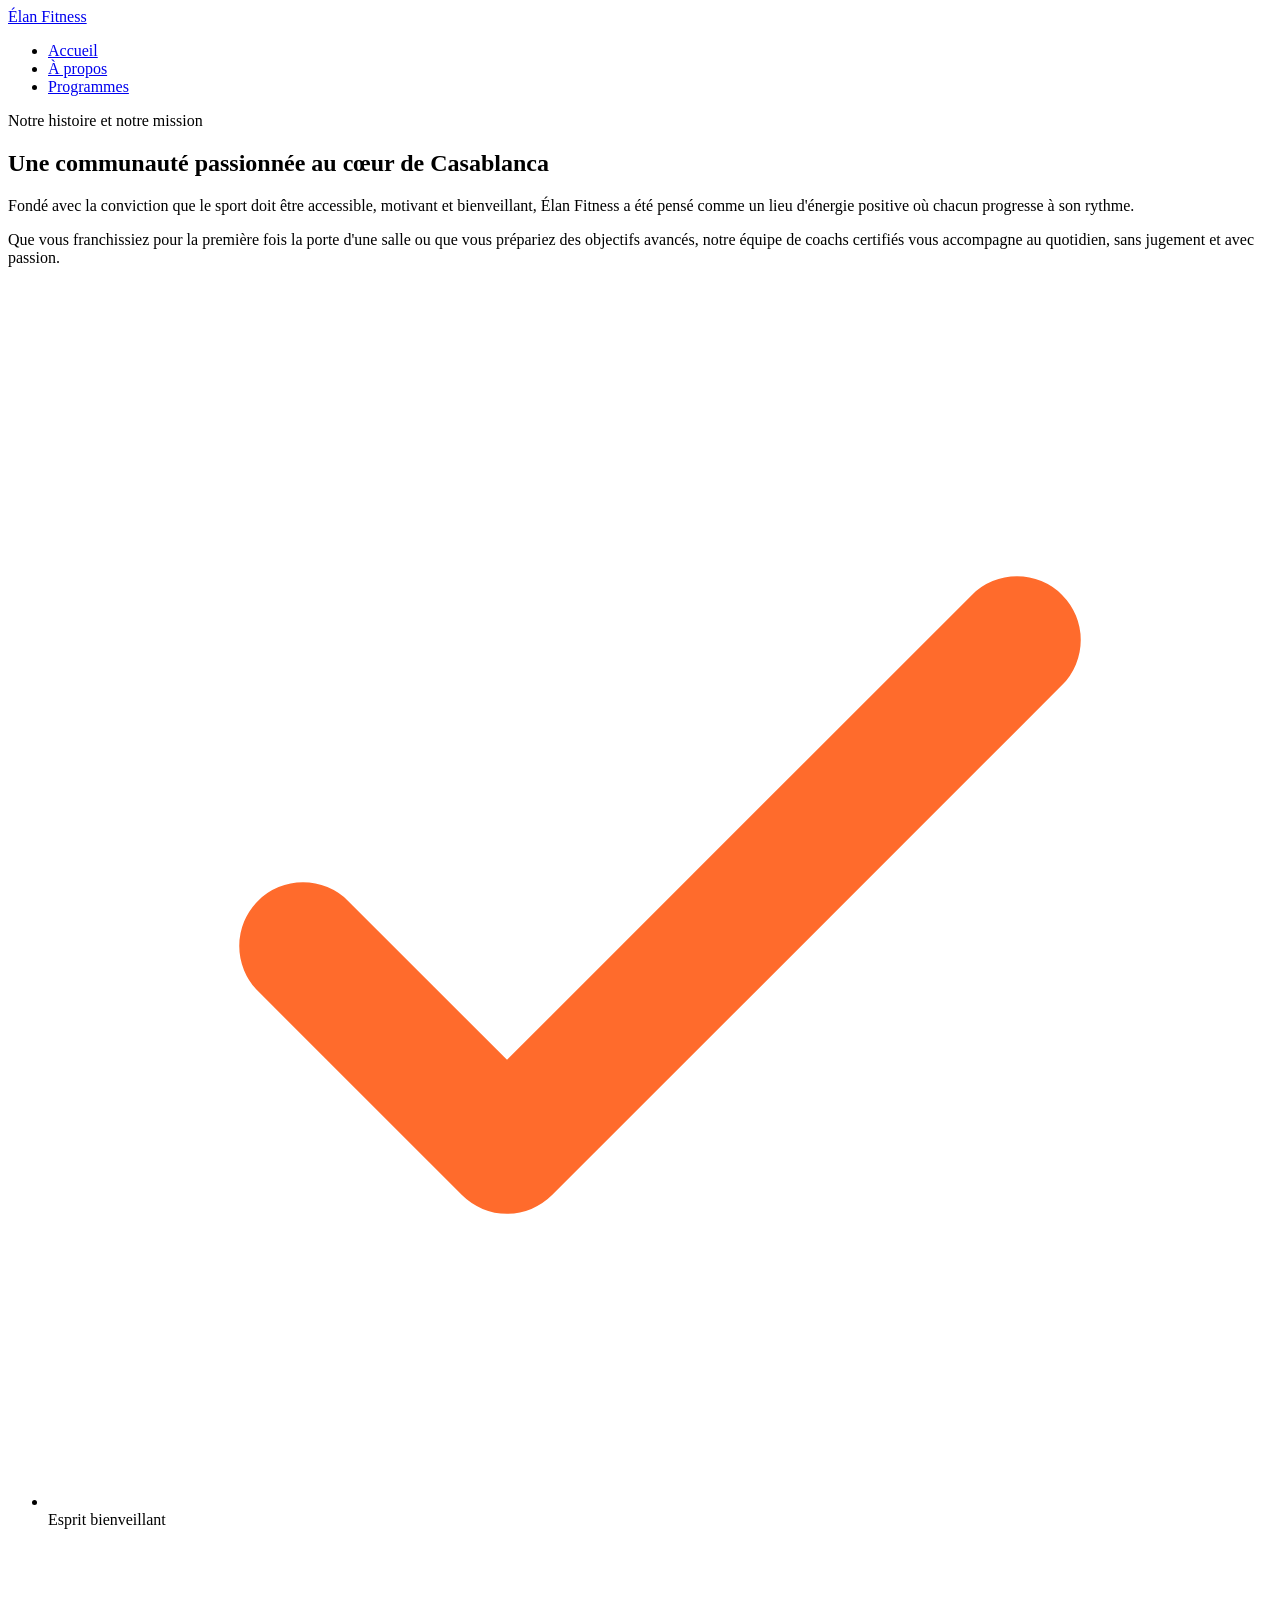
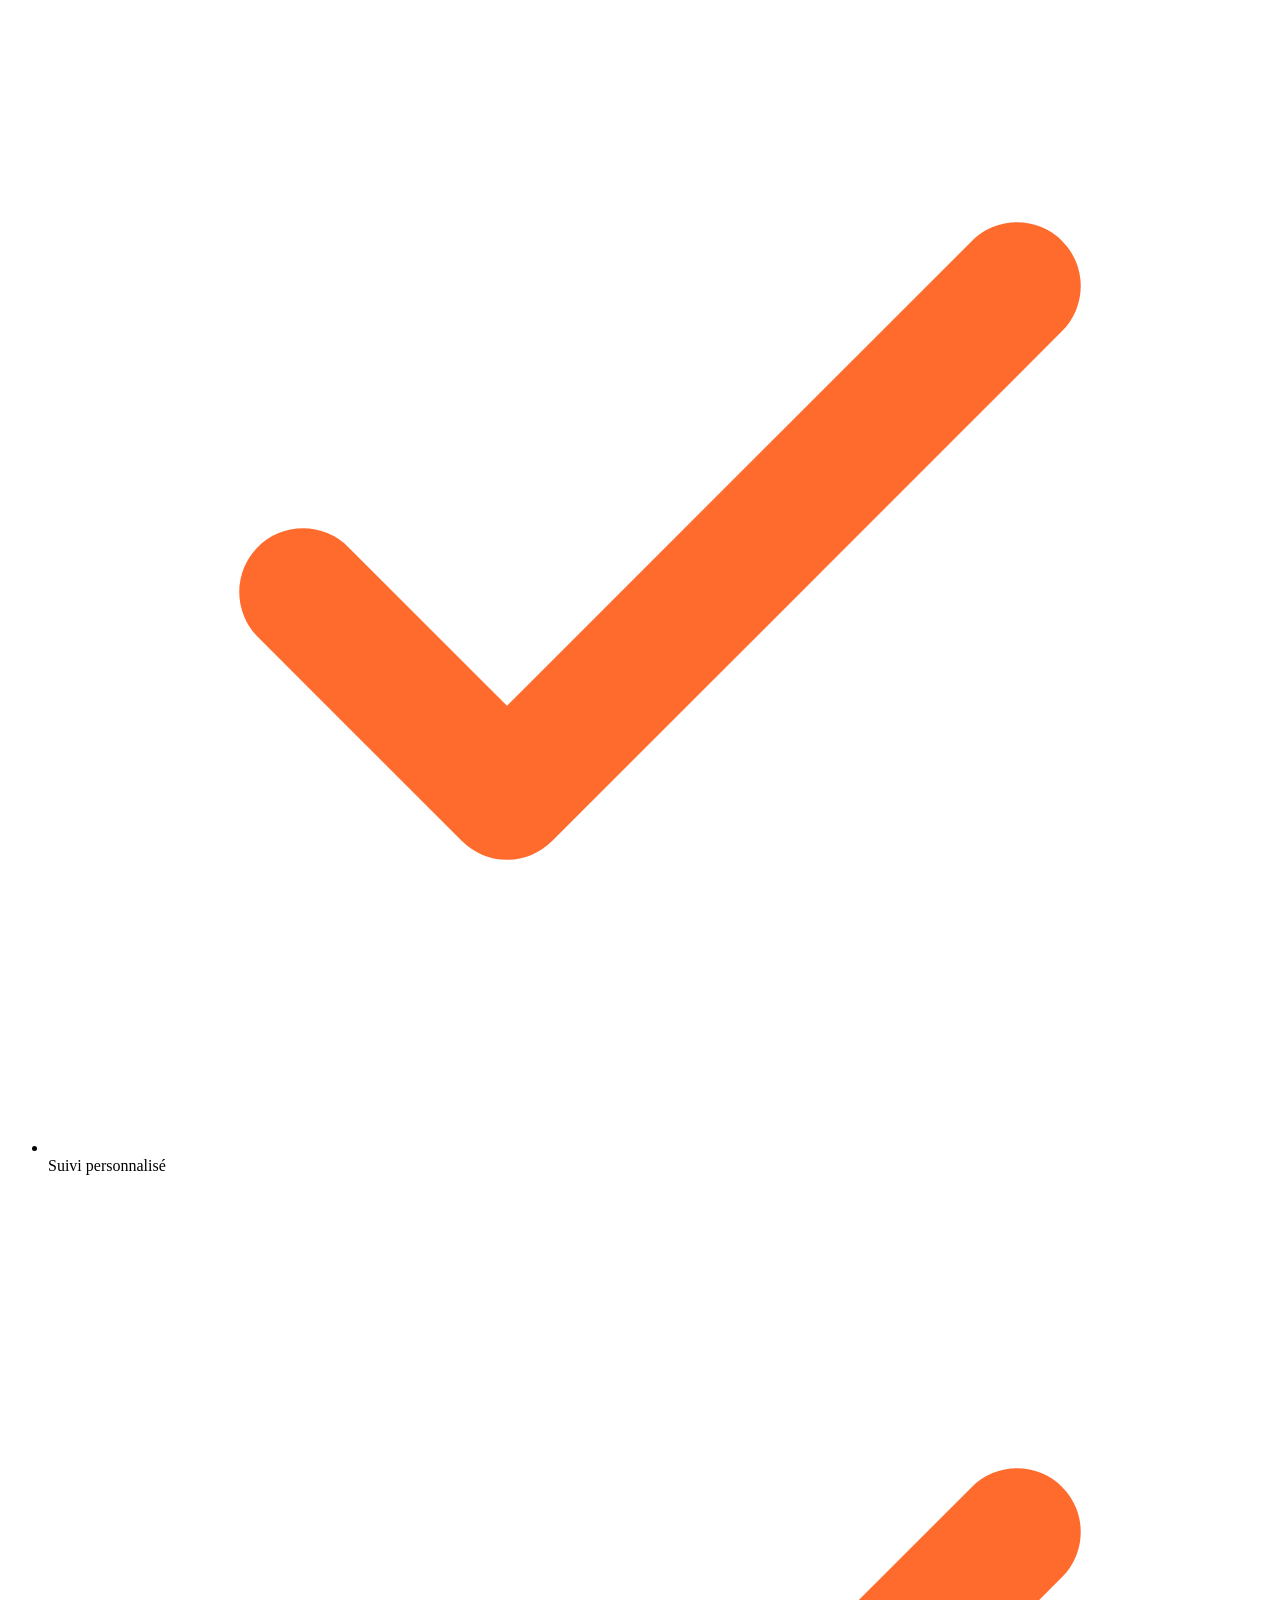
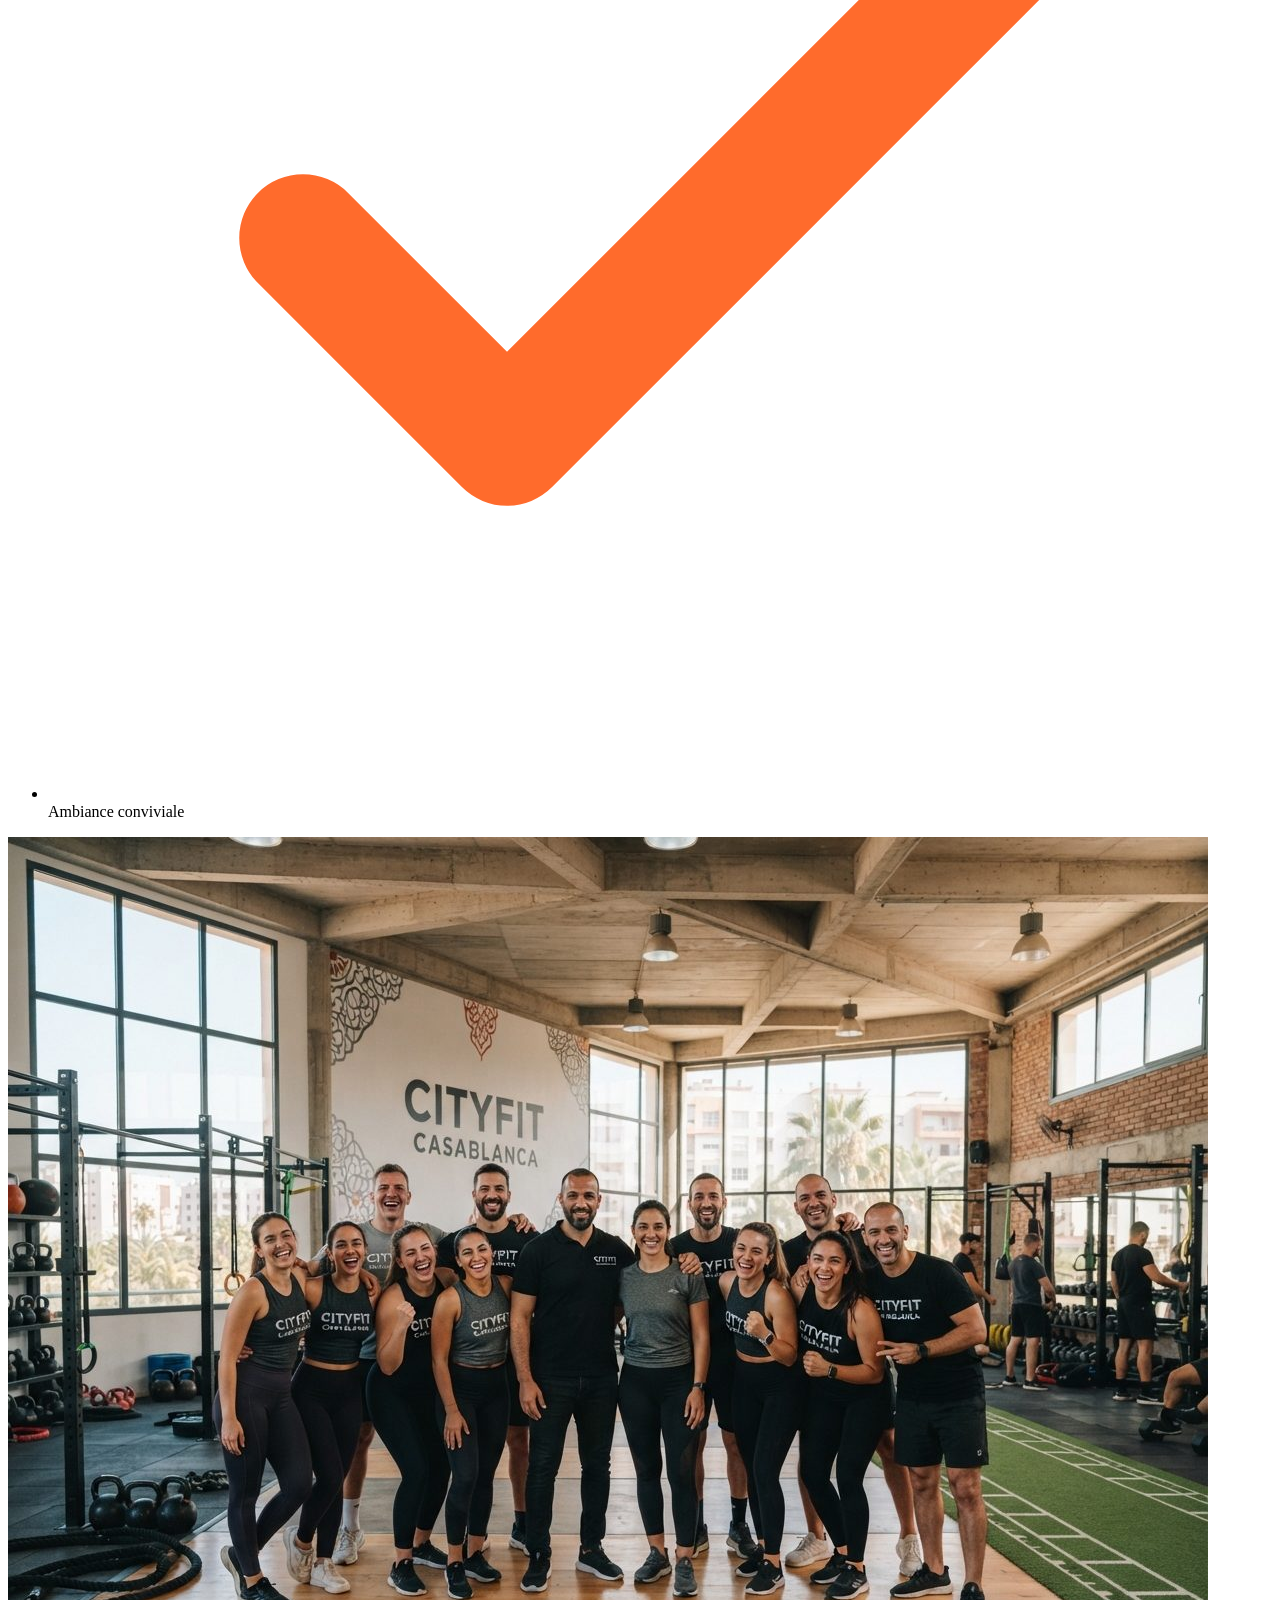
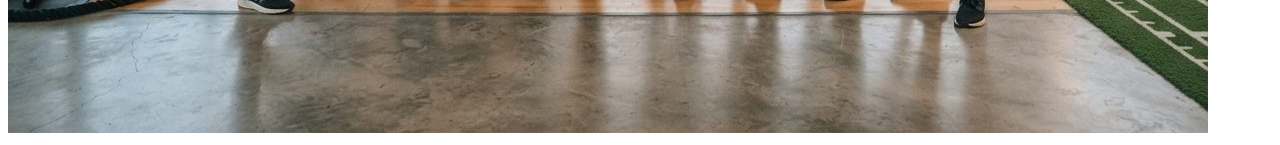
==== aboutus.html @ 3badcd27 "creation des versions basic des  page  programes et page À propos, pas des bottons pas de links" ====
<!DOCTYPE html>
<html lang="fr">
<head>
  <meta charset="UTF-8">
  <meta name="viewport" content="width=device-width, initial-scale=1">
  <meta name="description" content="Élan Fitness, salle de sport à Casablanca : musculation, yoga, cardio et boxe fitness avec des coachs diplômés. Réservez votre cours d'essai gratuit.">
  <title>Élan Fitness | Salle de sport à Casablanca</title>

  <link rel="preconnect" href="https://fonts.googleapis.com">
  <link rel="preconnect" href="https://fonts.gstatic.com" crossorigin>
  <link href="https://fonts.googleapis.com/css2?family=Inter:wght@400;500;600&family=Poppins:wght@600;700;800&display=swap" rel="stylesheet">

  <link rel="stylesheet" href="style.css">
</head>


<body>
<header class="en-tete">
    <div class="conteneur en-tete-contenu">
      <a href="#accueil" class="logo">Élan Fitness</a>

      <nav aria-label="Navigation principale">
        <ul class="menu">
          <li><a href="#accueil" >Accueil</a></li>
          <li><a href="#a-propos"; class="lien-actif">À propos</a></li>
          <li><a href="#programmes">Programmes</a></li>
        </ul>
      </nav>
    </div>
  </header>

    
</body>
<section id="a-propos" class="section">
      <div class="conteneur apropos-contenu">

        <div class="apropos-texte">
          <p class="sur-titre">Notre histoire et notre mission</p>
          <h2>Une communauté passionnée au cœur de Casablanca</h2>
          <p>
            Fondé avec la conviction que le sport doit être accessible, motivant et bienveillant,
            Élan Fitness a été pensé comme un lieu d'énergie positive où chacun progresse à son rythme.
          </p>
          <p>
            Que vous franchissiez pour la première fois la porte d'une salle ou que vous prépariez des
            objectifs avancés, notre équipe de coachs certifiés vous accompagne au quotidien, sans
            jugement et avec passion.
          </p>

          <ul class="valeurs">
            <li class="valeur">
              <div class="icone icone-petite"><img src="img/icone-check.svg" alt=""></div>
              <span>Esprit bienveillant</span>
            </li>
            <li class="valeur">
              <div class="icone icone-petite"><img src="img/icone-check.svg" alt=""></div>
              <span>Suivi personnalisé</span>
            </li>
            <li class="valeur">
              <div class="icone icone-petite"><img src="img/icone-check.svg" alt=""></div>
              <span>Ambiance conviviale</span>
            </li>
          </ul>
        </div>

        <img class="apropos-image" src="img/equipe.jpg" alt="L'équipe de coachs d'Élan Fitness réunie dans la salle">

      </div>
    </section>
  </body>

</html>
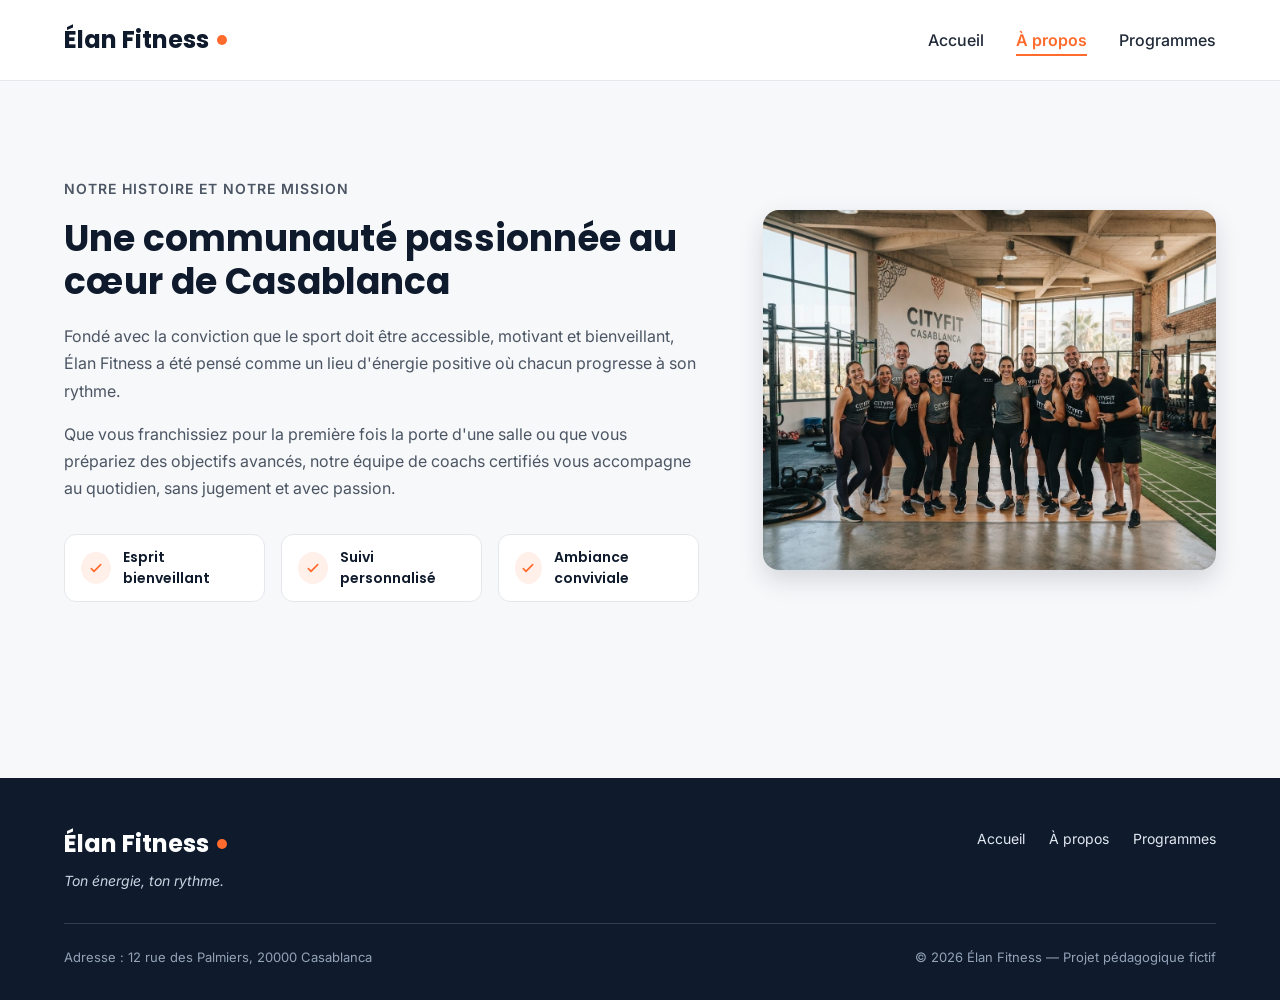
==== commit 49cf6c3a: "creation de la page Accueil, et lie avec les autres pages dans le header est le footer" ====
--- a/aboutus.html
+++ b/aboutus.html
@@ -21,9 +21,9 @@
 
       <nav aria-label="Navigation principale">
         <ul class="menu">
-          <li><a href="#accueil" >Accueil</a></li>
-          <li><a href="#a-propos"; class="lien-actif">À propos</a></li>
-          <li><a href="#programmes">Programmes</a></li>
+          <li><a href="home.html" >Accueil</a></li>
+          <li><a href="aboutus.html"; class="lien-actif">À propos</a></li>
+          <li><a href="programmes.html">Programmes</a></li>
         </ul>
       </nav>
     </div>
@@ -67,6 +67,33 @@
 
       </div>
     </section>
+ <footer class="pied-de-page">
+    <div class="conteneur">
+
+        <div class="pied-haut">
+            <div>
+                <p class="logo logo-clair">Élan Fitness</p>
+                <p class="slogan">Ton énergie, ton rythme.</p>
+            </div>
+
+            <nav aria-label="Navigation du pied de page">
+                <ul class="menu menu-pied">
+                    <li><a href="home.html">Accueil</a></li>
+                    <li><a href="aboutus.html">À propos</a></li>
+                    <li><a href="programmes.html">Programmes</a></li>
+                </ul>
+            </nav>
+        </div>
+
+        <div class="pied-bas">
+            <p>Adresse : 12 rue des Palmiers, 20000 Casablanca</p>
+            <p>&copy; 2026 Élan Fitness — Projet pédagogique fictif</p>
+        </div>
+
+    </div>
+</footer>
+ 
+ 
   </body>
 
 </html>
--- a/style.css
+++ b/style.css
@@ -0,0 +1,548 @@
+* {
+  box-sizing: border-box;
+  margin: 0;
+  padding: 0;
+}
+
+html {
+  scroll-behavior: smooth;
+}
+
+body {
+  font-family: 'Inter', Arial, sans-serif;
+  font-size: 16px;
+  line-height: 1.5;
+  color: #1F2937;
+  background-color: #F7F8FA;
+}
+
+h1, h2, h3, h4 {
+  font-family: 'Poppins', Arial, sans-serif;
+  color: #0F1B2D;
+}
+
+a {
+  color: inherit;
+  text-decoration: none;
+}
+
+ul {
+  list-style: none;
+}
+
+img {
+  display: block;
+  max-width: 100%;
+}
+
+a:focus-visible,
+button:focus-visible {
+  outline: 3px solid #FF6B2C;
+  outline-offset: 2px;
+}
+
+.conteneur {
+  width: 100%;
+  max-width: 1200px;
+  margin: 0 auto;
+  padding: 0 24px;
+}
+
+.section {
+  padding: 96px 0;
+}
+
+.section-blanche {
+  background-color: #FFFFFF;
+  border-top: 1px solid #E5E7EB;
+  border-bottom: 1px solid #E5E7EB;
+}
+
+.section-titre {
+  max-width: 640px;
+  margin: 0 auto 64px;
+  text-align: center;
+}
+
+.section-titre h2 {
+  font-size: 32px;
+  margin-bottom: 16px;
+}
+
+.section-titre h3 {
+  font-size: 26px;
+  margin-bottom: 12px;
+}
+
+.section-titre p {
+  color: #4B5563;
+}
+
+.sur-titre {
+  font-size: 14px;
+  font-weight: 600;
+  color: #FF6B2C;
+  text-transform: uppercase;
+  letter-spacing: 1px;
+  margin-bottom: 12px;
+}
+
+.bouton {
+  display: inline-block;
+  padding: 14px 28px;
+  border-radius: 8px;
+  font-size: 16px;
+  font-weight: 600;
+  text-align: center;
+  cursor: pointer;
+}
+
+.bouton-principal {
+  background-color: #FF6B2C;
+  border: 1px solid #FF6B2C;
+  color: #FFFFFF;
+}
+
+.bouton-principal:hover {
+  background-color: #F05817;
+}
+
+.bouton-secondaire {
+  background-color: #FFFFFF;
+  border: 1px solid #0F1B2D;
+  color: #0F1B2D;
+}
+
+.bouton-secondaire:hover {
+  background-color: #F3F4F6;
+}
+
+.cartes {
+  display: flex;
+  gap: 24px;
+}
+
+.carte {
+  flex: 1;
+  background-color: #FFFFFF;
+  border: 1px solid #E5E7EB;
+  border-radius: 12px;
+  box-shadow: 0 1px 3px rgba(15, 27, 45, 0.08);
+}
+
+.icone {
+  width: 48px;
+  height: 48px;
+  background-color: #FFF0EA;
+  border-radius: 8px;
+  display: flex;
+  align-items: center;
+  justify-content: center;
+}
+
+.icone img {
+  width: 24px;
+  height: 24px;
+}
+
+.icone-petite {
+  width: 32px;
+  height: 32px;
+  border-radius: 50%;
+}
+
+.icone-petite img {
+  width: 16px;
+  height: 16px;
+}
+
+.en-tete {
+  position: sticky;
+  top: 0;
+  z-index: 10;
+  background-color: #FFFFFF;
+  border-bottom: 1px solid #E5E7EB;
+}
+
+.en-tete-contenu {
+  height: 80px;
+  display: flex;
+  align-items: center;
+  justify-content: space-between;
+}
+
+.logo {
+  display: flex;
+  align-items: center;
+  font-family: 'Poppins', Arial, sans-serif;
+  font-size: 24px;
+  font-weight: 700;
+  color: #0F1B2D;
+}
+
+.logo::after {
+  content: "";
+  width: 10px;
+  height: 10px;
+  margin-left: 8px;
+  background-color: #FF6B2C;
+  border-radius: 50%;
+}
+
+.menu {
+  display: flex;
+  gap: 32px;
+}
+
+.menu a {
+  font-weight: 500;
+  padding-bottom: 4px;
+  border-bottom: 2px solid transparent;
+}
+
+.menu a:hover {
+  color: #FF6B2C;
+}
+
+.menu .lien-actif {
+  color: #FF6B2C;
+  font-weight: 600;
+  border-bottom-color: #FF6B2C;
+}
+
+.hero {
+  padding: 64px 0 96px;
+}
+
+.hero-contenu {
+  display: flex;
+  align-items: center;
+  gap: 32px;
+}
+
+.hero-texte {
+  flex: 7;
+}
+
+.hero-texte h1 {
+  font-size: 48px;
+  font-weight: 800;
+  line-height: 1.2;
+  margin-bottom: 24px;
+}
+
+.hero-description {
+  max-width: 520px;
+  font-size: 18px;
+  line-height: 1.6;
+  color: #4B5563;
+  margin-bottom: 32px;
+}
+
+.boutons {
+  display: flex;
+  flex-wrap: wrap;
+  gap: 16px;
+}
+
+.hero-image {
+  flex: 5;
+  min-width: 0;
+  height: 400px;
+  object-fit: cover;
+  border-radius: 16px;
+  border: 1px solid #E5E7EB;
+  box-shadow: 0 10px 25px rgba(15, 27, 45, 0.15);
+}
+
+.chiffres {
+  display: flex;
+  margin-top: 64px;
+  padding: 32px;
+  background-color: #FFFFFF;
+  border: 1px solid #E5E7EB;
+  border-radius: 12px;
+  box-shadow: 0 1px 3px rgba(15, 27, 45, 0.08);
+}
+
+.chiffre {
+  flex: 1;
+  text-align: center;
+  font-weight: 500;
+  color: #0F1B2D;
+}
+
+.chiffre + .chiffre {
+  border-left: 1px solid #E5E7EB;
+}
+
+.chiffre-nombre {
+  font-family: 'Poppins', Arial, sans-serif;
+  font-size: 36px;
+  font-weight: 800;
+  color: #FF6B2C;
+}
+
+.carte-avantage {
+  padding: 24px;
+  background-color: #F7F8FA;
+  box-shadow: none;
+}
+
+.carte-avantage .icone {
+  margin-bottom: 20px;
+}
+
+.carte-avantage h3 {
+  font-size: 20px;
+  margin-bottom: 8px;
+}
+
+.carte-avantage p {
+  color: #4B5563;
+  line-height: 1.6;
+}
+
+.apropos-contenu {
+  display: flex;
+  align-items: center;
+  gap: 64px;
+}
+
+.apropos-texte {
+  flex: 7;
+}
+
+.apropos-texte h2 {
+  font-size: 36px;
+  line-height: 1.2;
+  margin-bottom: 20px;
+}
+
+.apropos-texte p {
+  color: #4B5563;
+  line-height: 1.7;
+  margin-bottom: 16px;
+}
+
+.valeurs {
+  display: flex;
+  gap: 16px;
+  margin-top: 32px;
+}
+
+.valeur {
+  flex: 1;
+  display: flex;
+  align-items: center;
+  gap: 12px;
+  padding: 12px 16px;
+  background-color: #FFFFFF;
+  border: 1px solid #E5E7EB;
+  border-radius: 12px;
+  font-family: 'Poppins', Arial, sans-serif;
+  font-size: 14px;
+  font-weight: 600;
+  color: #0F1B2D;
+}
+
+.apropos-image {
+  flex: 5;
+  min-width: 0;
+  height: 360px;
+  object-fit: cover;
+  border-radius: 16px;
+  box-shadow: 0 10px 25px rgba(15, 27, 45, 0.15);
+}
+
+.carte-programme {
+  display: flex;
+  flex-direction: column;
+  overflow: hidden;
+}
+
+.carte-programme > img {
+  width: 100%;
+  height: 200px;
+  object-fit: cover;
+}
+
+.programme-corps {
+  flex: 1;
+  display: flex;
+  flex-direction: column;
+  padding: 20px;
+}
+
+.programme-corps h3 {
+  font-size: 20px;
+  margin-bottom: 8px;
+}
+
+.programme-corps p {
+  font-size: 15px;
+  color: #4B5563;
+}
+
+.etiquette {
+  align-self: flex-start;
+  padding: 4px 10px;
+  margin-bottom: 12px;
+  border-radius: 6px;
+  font-size: 12px;
+  font-weight: 600;
+}
+
+.etiquette-orange {
+  background-color: #FFEDE5;
+  color: #C2410C;
+}
+
+.etiquette-bleue {
+  background-color: #DBEAFE;
+  color: #1D4ED8;
+}
+
+.etiquette-verte {
+  background-color: #D1FAE5;
+  color: #047857;
+}
+
+.programme-corps .duree {
+  display: flex;
+  align-items: center;
+  gap: 8px;
+  margin-top: auto;
+  padding-top: 16px;
+  border-top: 1px solid #E5E7EB;
+  font-size: 13px;
+  font-weight: 600;
+  color: #0F1B2D;
+}
+
+.programme-corps h3 + p {
+  margin-bottom: 16px;
+}
+
+.duree img {
+  width: 16px;
+  height: 16px;
+}
+
+.formules {
+  margin-top: 96px;
+}
+
+.formule {
+  position: relative;
+  display: flex;
+  flex-direction: column;
+  padding: 28px;
+}
+
+.formule h4 {
+  font-size: 20px;
+}
+
+.prix {
+  margin: 8px 0 16px;
+  font-family: 'Poppins', Arial, sans-serif;
+  font-size: 30px;
+  font-weight: 800;
+  color: #FF6B2C;
+}
+
+.prix span {
+  font-family: 'Inter', Arial, sans-serif;
+  font-size: 16px;
+  font-weight: 500;
+  color: #4B5563;
+}
+
+.prix-note {
+  margin: -8px 0 16px;
+  font-size: 13px;
+  color: #4B5563;
+}
+
+.formule-liste {
+  flex: 1;
+  margin-bottom: 24px;
+}
+
+.formule-liste li {
+  padding-left: 28px;
+  margin-bottom: 12px;
+  font-size: 15px;
+  background-image: url('img/icone-check.svg');
+  background-repeat: no-repeat;
+  background-position: left center;
+  background-size: 16px;
+}
+
+.formule .bouton {
+  display: block;
+}
+
+.formule-populaire {
+  border: 2px solid #FF6B2C;
+  box-shadow: 0 10px 25px rgba(255, 107, 44, 0.2);
+}
+
+.badge-populaire {
+  position: absolute;
+  top: -14px;
+  left: 50%;
+  transform: translateX(-50%);
+  padding: 4px 14px;
+  background-color: #FF6B2C;
+  border-radius: 999px;
+  font-size: 12px;
+  font-weight: 700;
+  text-transform: uppercase;
+  color: #FFFFFF;
+}
+
+.pied-de-page {
+  padding: 48px 0 32px;
+  background-color: #0F1B2D;
+  color: #FFFFFF;
+  margin-top: 80px;
+}
+
+.pied-haut {
+  display: flex;
+  justify-content: space-between;
+  align-items: flex-start;
+  padding-bottom: 32px;
+  border-bottom: 1px solid rgba(255, 255, 255, 0.15);
+}
+
+.logo-clair {
+  color: #FFFFFF;
+}
+
+.slogan {
+  margin-top: 8px;
+  font-size: 14px;
+  font-style: italic;
+  color: #CBD5E1;
+}
+
+.menu-pied {
+  gap: 24px;
+}
+
+.menu-pied a {
+  font-size: 14px;
+  font-weight: 400;
+  color: #E2E8F0;
+}
+
+.pied-bas {
+  display: flex;
+  justify-content: space-between;
+  margin-top: 24px;
+  font-size: 13px;
+  color: #94A3B8;
+}
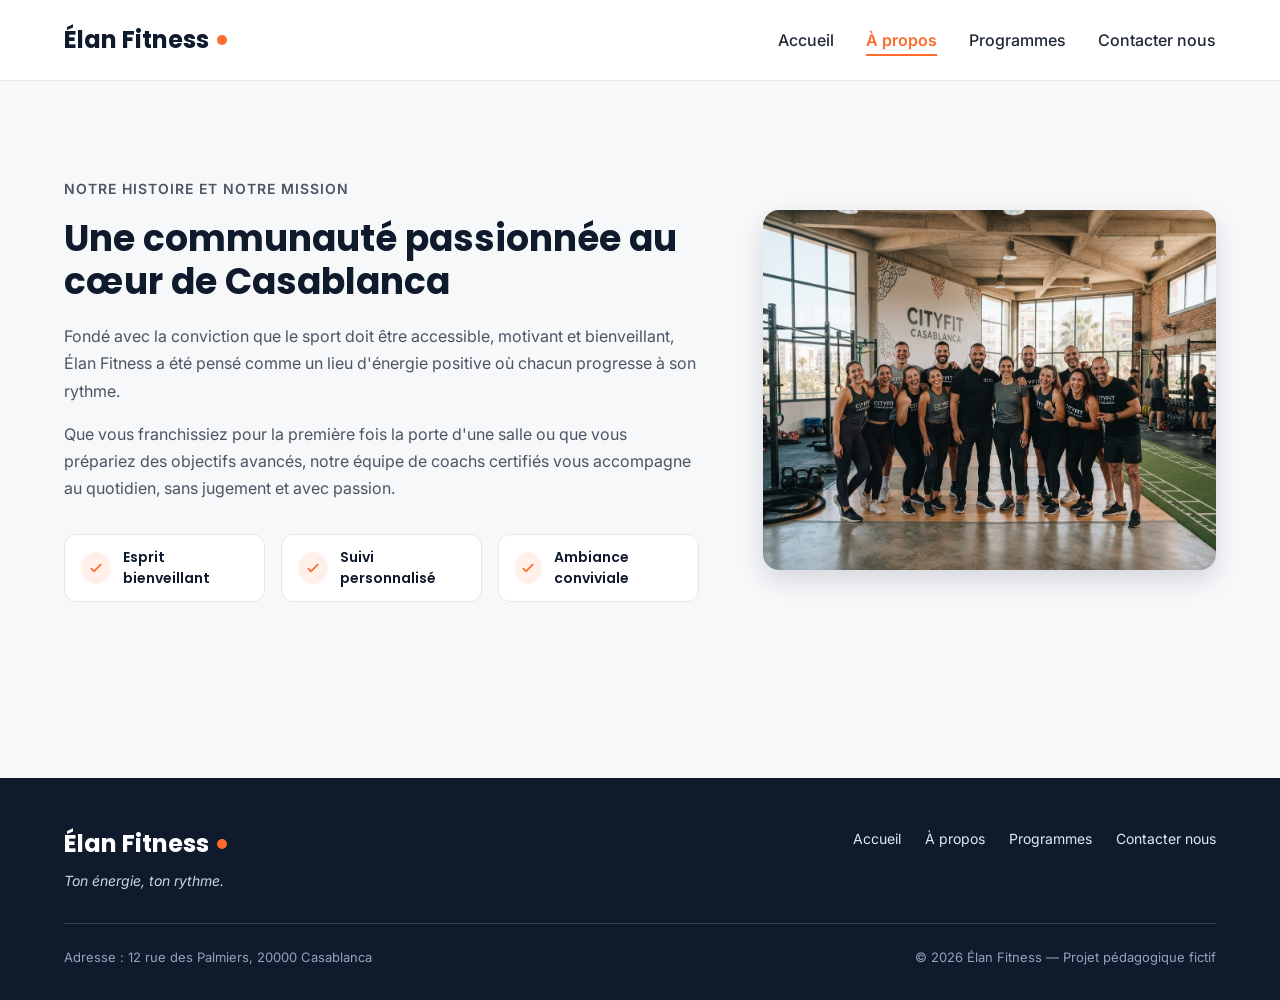
==== commit 21b96ef5: "prototype de page cantacter ; contacter est ajouter aux navigation" ====
--- a/aboutus.html
+++ b/aboutus.html
@@ -24,6 +24,7 @@
           <li><a href="home.html" >Accueil</a></li>
           <li><a href="aboutus.html"; class="lien-actif">À propos</a></li>
           <li><a href="programmes.html">Programmes</a></li>
+          <li><a href ="contact.html" >Contacter nous</a></li>
         </ul>
       </nav>
     </div>
@@ -81,6 +82,7 @@
                     <li><a href="home.html">Accueil</a></li>
                     <li><a href="aboutus.html">À propos</a></li>
                     <li><a href="programmes.html">Programmes</a></li>
+                    <li><a href ="contact.html" >Contacter nous</a></li>
                 </ul>
             </nav>
         </div>
--- a/style.css
+++ b/style.css
@@ -546,3 +546,17 @@
   font-size: 13px;
   color: #94A3B8;
 }
+
+.formm > input , textarea {
+  padding: 20px;
+border-radius:  5px;
+border: 1px groove black;
+}
+.mainborder {
+  border : 1px solid black ;
+  border-radius: 20px;
+  padding: 20px;
+ width: 900px ;
+ margin: auto;
+ background-color: #ff8c4420 ;
+}
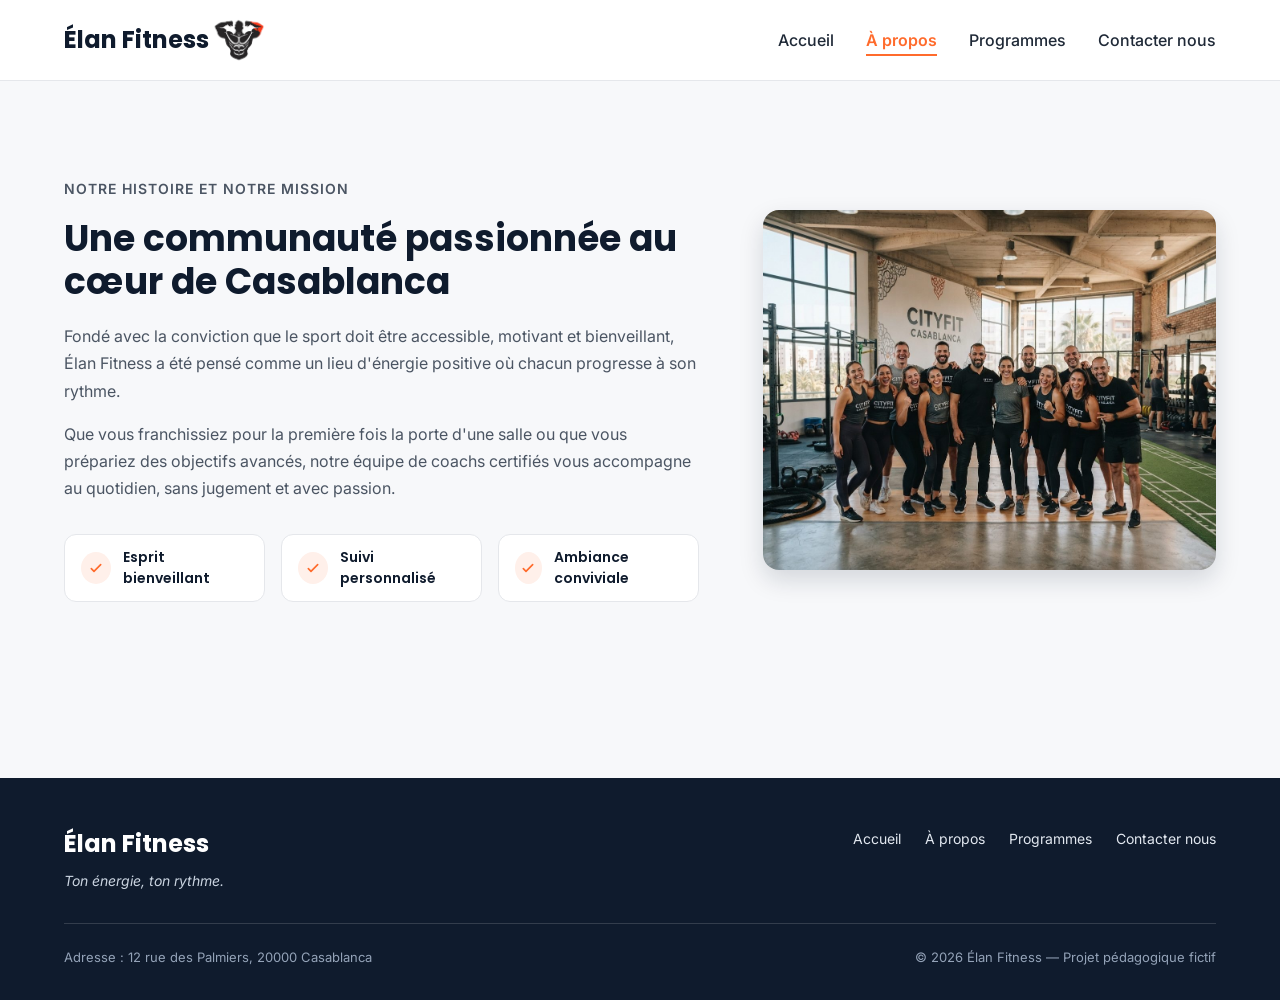
==== commit 2a1fa443: "logo added" ====
--- a/aboutus.html
+++ b/aboutus.html
@@ -4,6 +4,7 @@
   <meta charset="UTF-8">
   <meta name="viewport" content="width=device-width, initial-scale=1">
   <meta name="description" content="Élan Fitness, salle de sport à Casablanca : musculation, yoga, cardio et boxe fitness avec des coachs diplômés. Réservez votre cours d'essai gratuit.">
+  <meta name="viewport" content="width=device-width, initial-scale=1.0">
   <title>Élan Fitness | Salle de sport à Casablanca</title>
 
   <link rel="preconnect" href="https://fonts.googleapis.com">
@@ -17,7 +18,7 @@
 <body>
 <header class="en-tete">
     <div class="conteneur en-tete-contenu">
-      <a href="#accueil" class="logo">Élan Fitness</a>
+      <a href="#accueil" class="logo">Élan Fitness <img src="img/fitnesslogo.png" alt="" class=" logoicone logo"></a>
 
       <nav aria-label="Navigation principale">
         <ul class="menu">
--- a/style.css
+++ b/style.css
@@ -185,7 +185,7 @@
   width: 10px;
   height: 10px;
   margin-left: 8px;
-  background-color: #FF6B2C;
+ 
   border-radius: 50%;
 }
 
@@ -547,16 +547,29 @@
   color: #94A3B8;
 }
 
+
 .formm > input , textarea {
   padding: 20px;
 border-radius:  5px;
-border: 1px groove black;
-}
+border: 1px solid orange;
+height: 40px;
+ font-size: larger; 
+ font-family: 'Inter', Arial, sans-serif ;
+}
+
 .mainborder {
-  border : 1px solid black ;
+  border : 2px solid orange;
   border-radius: 20px;
   padding: 20px;
  width: 900px ;
  margin: auto;
  background-color: #ff8c4420 ;
+}
+
+.logoicone {
+  width: 60px;
+  height: 60px;
+  
+  border-radius: 8px;
+  
 }
